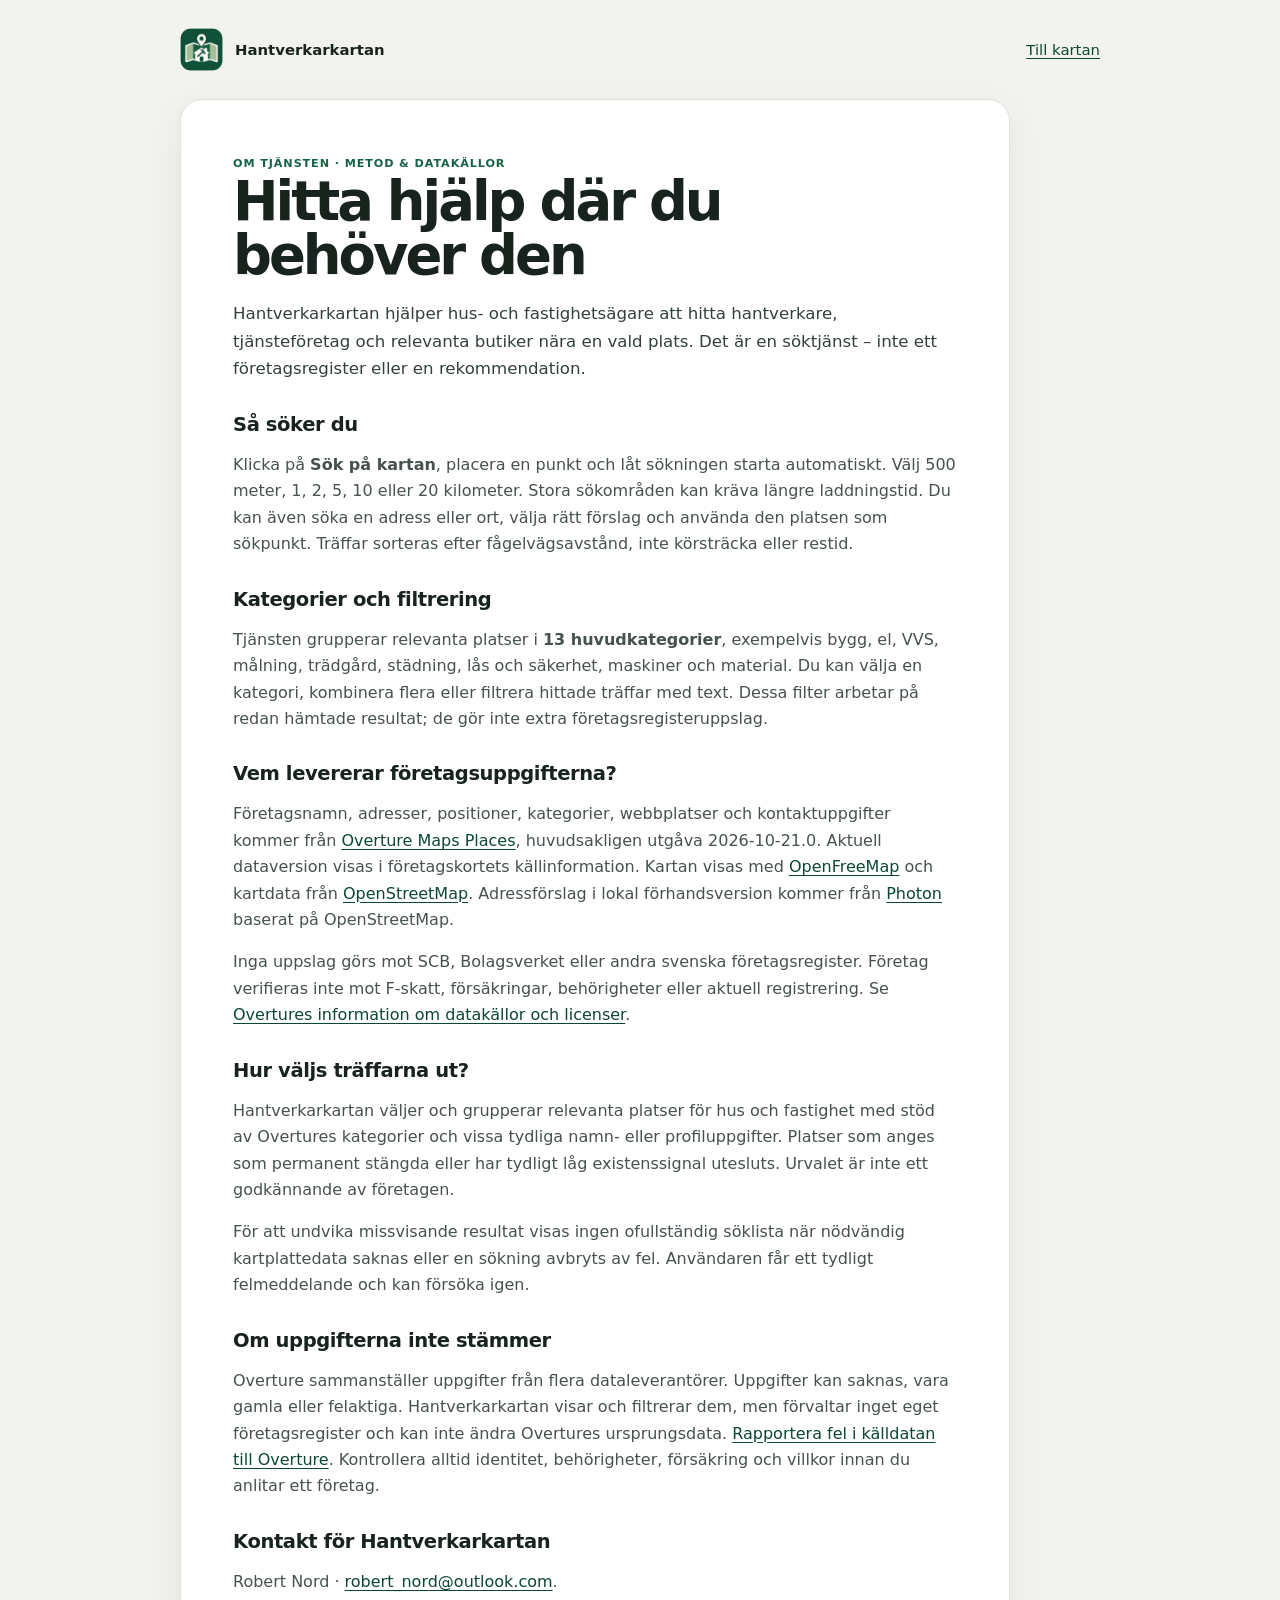
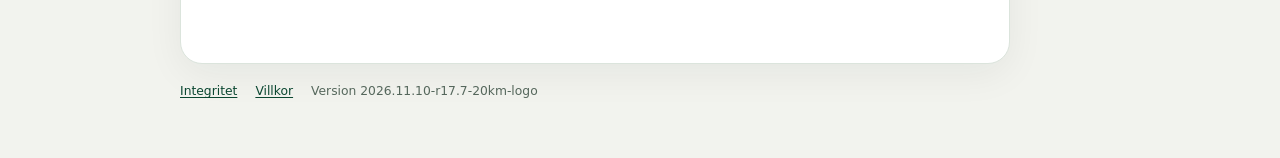
==== about.html @ 407884f0 "Publicera Hantverkarkartan r17.7 som demo" ====
<!doctype html><html lang="sv"><head><meta charset="utf-8"><meta name="viewport" content="width=device-width,initial-scale=1"><meta name="description" content="Så fungerar Hantverkarkartan: urval, kategorier, datakällor och begränsningar."><title>Om tjänsten – Hantverkarkartan</title><link rel="icon" type="image/png" sizes="32x32" href="./assets/favicon-32.png"><link rel="stylesheet" href="./assets/styles.css"></head>
<body class="page"><main class="page-shell"><nav class="page-nav"><a href="./" class="brand"><img class="brand-icon" src="./assets/app-icon-192.png" width="43" height="43" alt=""><span data-app-name>Hantverkarkartan</span></a><a href="./">Till kartan</a></nav>
<article class="page-card"><span class="eyebrow">Om tjänsten · Metod & datakällor</span><h1>Hitta hjälp där du behöver den</h1>
<p class="lead">Hantverkarkartan hjälper hus- och fastighetsägare att hitta hantverkare, tjänsteföretag och relevanta butiker nära en vald plats. Det är en söktjänst – inte ett företagsregister eller en rekommendation.</p>
<h2>Så söker du</h2><p>Klicka på <strong>Sök på kartan</strong>, placera en punkt och låt sökningen starta automatiskt. Välj 500 meter, 1, 2, 5, 10 eller 20 kilometer. Stora sökområden kan kräva längre laddningstid. Du kan även söka en adress eller ort, välja rätt förslag och använda den platsen som sökpunkt. Träffar sorteras efter fågelvägsavstånd, inte körsträcka eller restid.</p>
<h2>Kategorier och filtrering</h2><p>Tjänsten grupperar relevanta platser i <strong>13 huvudkategorier</strong>, exempelvis bygg, el, VVS, målning, trädgård, städning, lås och säkerhet, maskiner och material. Du kan välja en kategori, kombinera flera eller filtrera hittade träffar med text. Dessa filter arbetar på redan hämtade resultat; de gör inte extra företagsregisteruppslag.</p>
<h2>Vem levererar företagsuppgifterna?</h2><p>Företagsnamn, adresser, positioner, kategorier, webbplatser och kontaktuppgifter kommer från <a href="https://docs.overturemaps.org/guides/places/">Overture Maps Places</a>, huvudsakligen utgåva <span data-release></span>. Aktuell dataversion visas i företagskortets källinformation. Kartan visas med <a href="https://openfreemap.org/">OpenFreeMap</a> och kartdata från <a href="https://www.openstreetmap.org/copyright">OpenStreetMap</a>. Adressförslag i lokal förhandsversion kommer från <a href="https://github.com/komoot/photon">Photon</a> baserat på OpenStreetMap.</p>
<p>Inga uppslag görs mot SCB, Bolagsverket eller andra svenska företagsregister. Företag verifieras inte mot F-skatt, försäkringar, behörigheter eller aktuell registrering. Se <a href="https://docs.overturemaps.org/attribution/">Overtures information om datakällor och licenser</a>.</p>
<h2>Hur väljs träffarna ut?</h2><p>Hantverkarkartan väljer och grupperar relevanta platser för hus och fastighet med stöd av Overtures kategorier och vissa tydliga namn- eller profiluppgifter. Platser som anges som permanent stängda eller har tydligt låg existenssignal utesluts. Urvalet är inte ett godkännande av företagen.</p>
<p>För att undvika missvisande resultat visas ingen ofullständig söklista när nödvändig kartplattedata saknas eller en sökning avbryts av fel. Användaren får ett tydligt felmeddelande och kan försöka igen.</p>
<h2>Om uppgifterna inte stämmer</h2><p>Overture sammanställer uppgifter från flera dataleverantörer. Uppgifter kan saknas, vara gamla eller felaktiga. Hantverkarkartan visar och filtrerar dem, men förvaltar inget eget företagsregister och kan inte ändra Overtures ursprungsdata. <a href="https://docs.overturemaps.org/support/">Rapportera fel i källdatan till Overture</a>. Kontrollera alltid identitet, behörigheter, försäkring och villkor innan du anlitar ett företag. </p>
<h2>Kontakt för Hantverkarkartan</h2><p>Robert Nord · <a href="mailto:robert_nord@outlook.com">robert_nord@outlook.com</a>.</p>
</article><footer class="page-foot"><a href="./privacy.html">Integritet</a><a href="./terms.html">Villkor</a><span>Version <span data-version></span></span></footer></main><script type="module" src="./assets/legal.js"></script></body></html>
---- assets/styles.css ----
:root {
  color-scheme: light;
  --bg: #f5f5ef;
  --paper: rgba(255,255,252,.96);
  --ink: #17201b;
  --muted: #66706a;
  --line: #d9ddd7;
  --brand: #1d5c45;
  --brand-dark: #133d2f;
  --accent: #e8f1ec;
  --shadow: 0 18px 50px rgba(22,32,27,.15);
  --radius: 18px;
  font-family: Inter, ui-sans-serif, system-ui, -apple-system, BlinkMacSystemFont, "Segoe UI", sans-serif;
}
* { box-sizing: border-box; }
html, body { margin: 0; min-height: 100%; background: var(--bg); color: var(--ink); }
body { overflow: hidden; }
a { color: var(--brand-dark); text-underline-offset: .18em; }
button, input { font: inherit; }
button { cursor: pointer; }
.skip-link { position: fixed; z-index: 9999; top: 8px; left: 8px; padding: 10px 14px; background: #fff; transform: translateY(-160%); border-radius: 8px; }
.skip-link:focus { transform: translateY(0); }
.app-shell { height: 100dvh; display: grid; grid-template-columns: minmax(310px, 380px) 1fr; }
.sidebar { z-index: 5; min-width: 0; display: flex; flex-direction: column; background: var(--paper); border-right: 1px solid var(--line); box-shadow: 10px 0 34px rgba(22,32,27,.08); transition: width .2s ease, transform .2s ease; }
.brand-row { min-height: 72px; display: flex; gap: 14px; align-items: center; justify-content: space-between; padding: 13px 16px 12px 18px; border-bottom: 1px solid var(--line); }
.brand { display: flex; align-items: center; gap: 10px; color: inherit; text-decoration: none; min-width: 0; }
.brand strong, .brand small { display: block; }
.brand strong { font-size: 1.02rem; letter-spacing: -.02em; }
.brand small { color: var(--muted); font-size: .74rem; margin-top: 1px; }
.brand-mark { width: 40px; height: 40px; display: grid; place-items: center; border-radius: 12px; background: var(--brand); color: white; font-size: .8rem; font-weight: 800; letter-spacing: .04em; box-shadow: 0 7px 18px rgba(29,92,69,.18); }
.icon-button { width: 38px; height: 38px; border: 1px solid var(--line); background: white; color: var(--ink); border-radius: 11px; font-size: 1.35rem; line-height: 1; }
.panel-content { min-height: 0; display: flex; flex-direction: column; overflow: hidden; padding: 18px; gap: 18px; }
.intro h1 { margin: 0 0 7px; font-size: clamp(1.28rem, 2vw, 1.65rem); letter-spacing: -.035em; line-height: 1.1; }
.intro p { margin: 0; color: var(--muted); font-size: .91rem; line-height: 1.45; }
.search-box label { display: block; font-size: .77rem; font-weight: 750; margin-bottom: 7px; }
.search-input-wrap { position: relative; }
.search-input-wrap input { width: 100%; height: 46px; border: 1px solid #cbd2cc; background: #fff; border-radius: 12px; padding: 0 40px 0 13px; color: var(--ink); outline: none; }
.search-input-wrap input:focus { border-color: var(--brand); box-shadow: 0 0 0 3px rgba(29,92,69,.12); }
.search-input-wrap button { position: absolute; right: 5px; top: 5px; width: 36px; height: 36px; border: 0; border-radius: 9px; background: transparent; font-size: 1.2rem; color: var(--muted); }
.field-help { color: var(--muted); font-size: .72rem; line-height: 1.35; margin: 6px 2px 0; }
.section-title-row { display: flex; align-items: center; justify-content: space-between; gap: 10px; margin-bottom: 9px; }
.section-title-row h2 { margin: 0; font-size: .82rem; text-transform: uppercase; letter-spacing: .07em; }
.text-button { appearance: none; border: 0; background: transparent; padding: 3px; color: var(--brand-dark); font-weight: 650; font-size: .76rem; }
.category-list { display: grid; grid-template-columns: 1fr 1fr; gap: 7px; }
.category-chip { min-width: 0; display: flex; align-items: center; gap: 7px; padding: 8px 9px; border: 1px solid var(--line); border-radius: 11px; background: #fff; font-size: .76rem; line-height: 1.15; cursor: pointer; user-select: none; }
.category-chip:has(input:focus-visible) { outline: 3px solid rgba(29,92,69,.18); }
.category-chip:has(input:not(:checked)) { opacity: .48; background: #f7f7f4; }
.category-chip input { position: absolute; opacity: 0; pointer-events: none; }
.category-dot, .result-symbol { flex: 0 0 auto; width: 28px; height: 28px; display: grid; place-items: center; border-radius: 50%; background: var(--cat); color: #fff; font-size: .62rem; font-weight: 850; letter-spacing: -.02em; box-shadow: inset 0 0 0 1px rgba(255,255,255,.45); }
.results-section { min-height: 170px; max-height: min(40dvh, 460px); display: flex; flex: 1 1 260px; flex-direction: column; overflow: hidden; }
.count-badge { min-width: 28px; padding: 2px 7px; text-align: center; border-radius: 999px; background: var(--accent); color: var(--brand-dark); font-size: .72rem; font-weight: 800; }
.results { list-style: none; padding: 0 5px 8px 0; margin: 0; display: flex; flex: 1 1 auto; min-height: 0; flex-direction: column; gap: 6px; overflow-y: scroll; overscroll-behavior: contain; scrollbar-gutter: stable; scrollbar-width: thin; scrollbar-color: #aeb8b1 transparent; }
.results::-webkit-scrollbar { width: 9px; }
.results::-webkit-scrollbar-thumb { background: #b7c0ba; border: 2px solid transparent; border-radius: 999px; background-clip: padding-box; }
.results::-webkit-scrollbar-track { background: transparent; }
.result-card { width: 100%; display: flex; gap: 10px; align-items: center; text-align: left; border: 1px solid transparent; background: transparent; border-radius: 12px; padding: 8px 7px; color: inherit; }
.result-card:hover, .result-card:focus-visible { background: #fff; border-color: var(--line); outline: none; }
.result-copy { min-width: 0; display: block; }
.result-copy strong { display: block; font-size: .84rem; overflow: hidden; text-overflow: ellipsis; white-space: nowrap; }
.result-copy small { display: block; color: var(--muted); font-size: .7rem; margin-top: 2px; overflow: hidden; text-overflow: ellipsis; white-space: nowrap; }
.empty { padding: 15px; border: 1px dashed #cdd4ce; border-radius: 12px; color: var(--muted); font-size: .78rem; line-height: 1.45; }
.sidebar-footer { display: flex; flex-wrap: wrap; gap: 9px 13px; border-top: 1px solid var(--line); padding-top: 12px; font-size: .72rem; color: var(--muted); }
.sidebar-footer a { color: var(--muted); }
.map-wrap { position: relative; min-width: 0; }
#map { position: absolute; inset: 0; }
.map-status { position: absolute; z-index: 3; top: 14px; left: 14px; max-width: min(520px, calc(100% - 100px)); padding: 8px 11px; background: rgba(255,255,252,.92); border: 1px solid rgba(203,210,204,.8); backdrop-filter: blur(8px); border-radius: 10px; font-size: .74rem; box-shadow: 0 6px 20px rgba(22,32,27,.1); }
.map-status[data-kind="ok"] { border-color: #b7d5c5; }
.map-status[data-kind="error"] { border-color: #e0aaa8; background: rgba(255,245,244,.96); }
.map-note { position: absolute; z-index: 2; left: 12px; bottom: 12px; padding: 5px 8px; border-radius: 7px; background: rgba(255,255,252,.88); color: #48524c; font-size: .62rem; pointer-events: none; }
.maplibregl-popup-content { padding: 0 !important; overflow: hidden; border-radius: 15px !important; box-shadow: var(--shadow) !important; }
.maplibregl-popup-close-button { z-index: 2; width: 34px; height: 34px; font-size: 20px; color: #59625d; }
.popup-card { padding: 17px 18px 15px; color: var(--ink); font-size: .78rem; }
.popup-kicker { padding-right: 28px; color: var(--brand); text-transform: uppercase; letter-spacing: .07em; font-size: .65rem; font-weight: 800; }
.popup-card h2 { margin: 4px 28px 7px 0; font-size: 1.12rem; line-height: 1.12; letter-spacing: -.02em; }
.popup-card p { margin: 7px 0; line-height: 1.4; color: #4c5751; }
.popup-card .status-line { padding: 8px 9px; border-radius: 9px; background: #f3f5f2; font-size: .72rem; }
.popup-actions { margin: 11px 0 8px; }
.popup-actions a { display: inline-flex; min-height: 38px; align-items: center; padding: 0 12px; border-radius: 9px; background: var(--brand); color: #fff; text-decoration: none; font-weight: 750; }
.popup-card details { border-top: 1px solid var(--line); border-bottom: 1px solid var(--line); padding: 8px 0; margin-top: 9px; }
.popup-card summary { cursor: pointer; font-weight: 700; }
.popup-links { display: flex; flex-wrap: wrap; gap: 9px 12px; margin-top: 10px; font-size: .7rem; }
.about-dialog { width: min(620px, calc(100% - 26px)); border: 0; border-radius: 20px; padding: 22px; color: var(--ink); box-shadow: 0 30px 100px rgba(0,0,0,.3); }
.about-dialog::backdrop { background: rgba(10,20,15,.46); backdrop-filter: blur(2px); }
.dialog-head { display: flex; align-items: start; justify-content: space-between; gap: 12px; }
.dialog-head h2 { margin: 2px 0 8px; font-size: 1.55rem; letter-spacing: -.04em; }
.eyebrow { color: var(--brand); font-size: .7rem; font-weight: 800; text-transform: uppercase; letter-spacing: .08em; }
.about-dialog p { color: #455049; line-height: 1.52; font-size: .9rem; }
.dialog-links { display: flex; flex-wrap: wrap; gap: 10px 14px; border-top: 1px solid var(--line); padding-top: 13px; margin-top: 16px; font-size: .8rem; }
.about-dialog > small { display: block; margin-top: 15px; color: var(--muted); }

/* Static legal/about pages */
body.page { overflow: auto; background: #f2f3ee; }
.page-shell { width: min(920px, calc(100% - 32px)); margin: 0 auto; padding: 28px 0 60px; }
.page-nav { display: flex; align-items: center; justify-content: space-between; gap: 16px; margin-bottom: 28px; }
.page-nav .brand-mark { display: inline-grid; margin-right: 8px; }
.page-card { background: #fff; border: 1px solid var(--line); border-radius: 22px; box-shadow: 0 10px 38px rgba(22,32,27,.06); padding: clamp(22px, 5vw, 52px); }
.page-card h1 { margin: 4px 0 10px; font-size: clamp(2rem, 5vw, 3.4rem); line-height: 1; letter-spacing: -.055em; }
.page-card h2 { margin-top: 30px; font-size: 1.15rem; letter-spacing: -.02em; }
.page-card p, .page-card li { color: #47524c; line-height: 1.6; }
.page-card .lead { font-size: 1.04rem; color: #33413a; }
.page-card .notice { padding: 13px 15px; background: #f5f7f4; border: 1px solid var(--line); border-radius: 12px; }
.page-card table { width: 100%; border-collapse: collapse; font-size: .84rem; }
.page-card th, .page-card td { padding: 10px 8px; border-bottom: 1px solid var(--line); text-align: left; vertical-align: top; }
.page-foot { display: flex; gap: 12px 18px; flex-wrap: wrap; margin-top: 20px; color: var(--muted); font-size: .77rem; }

@media (max-width: 760px) {
  .app-shell { display: block; }
  .map-wrap { height: 100dvh; }
  .sidebar { position: fixed; z-index: 10; left: 10px; right: 10px; bottom: 10px; width: auto; max-height: min(62dvh, 590px); border: 1px solid var(--line); border-radius: 18px; box-shadow: var(--shadow); overflow: hidden; }
  .sidebar .brand-row { min-height: 58px; padding: 8px 10px 8px 12px; }
  .sidebar .brand-mark { width: 34px; height: 34px; }
  .panel-toggle { transform: rotate(-90deg); }
  .sidebar.is-collapsed { transform: translateY(calc(100% - 58px)); }
  .sidebar.is-collapsed .panel-toggle { transform: rotate(90deg); }
  .panel-content { padding: 14px; gap: 14px; overflow-y: auto; }
  .category-list { grid-template-columns: 1fr 1fr; }
  .results-section { min-height: 160px; max-height: 260px; flex: 0 0 auto; }
  .results { max-height: 220px; }
  .map-status { top: 10px; left: 10px; max-width: calc(100% - 112px); }
  .map-note { display: none; }
}
@media (max-width: 400px) {
  .category-list { grid-template-columns: 1fr; }
}
@media (prefers-reduced-motion: reduce) {
  *, *::before, *::after { scroll-behavior: auto !important; transition: none !important; animation: none !important; }
}

/* Point + radius search */
.radius-search { padding: 12px; border: 1px solid #d4ddd6; border-radius: 14px; background: #f7faf7; }
.radius-search .section-title-row { margin-bottom: 8px; }
.radius-control-row { display: grid; grid-template-columns: minmax(0,1fr) 96px; gap: 8px; align-items: end; }
.primary-button { min-height: 42px; border: 1px solid var(--brand); border-radius: 11px; padding: 0 12px; background: var(--brand); color: #fff; font-weight: 760; cursor: pointer; }
.primary-button:hover, .primary-button:focus-visible { background: var(--brand-dark); outline: none; box-shadow: 0 0 0 3px rgba(29,92,69,.14); }
.primary-button.is-active { background: #fff; color: var(--brand-dark); border-style: dashed; }
.radius-select-label { display: grid; gap: 4px; color: var(--muted); font-size: .66rem; font-weight: 750; }
.radius-select-label select { height: 42px; width: 100%; border: 1px solid #cbd2cc; border-radius: 11px; background: #fff; color: var(--ink); padding: 0 8px; font: inherit; font-size: .76rem; outline: none; }
.radius-select-label select:focus { border-color: var(--brand); box-shadow: 0 0 0 3px rgba(29,92,69,.12); }
.radius-meta-row { display: flex; gap: 8px; align-items: start; justify-content: space-between; margin-top: 2px; }
.radius-meta-row .field-help { flex: 1; margin-top: 7px; }
.radius-meta-row .text-button { flex: 0 0 auto; margin-top: 4px; white-space: nowrap; }
.danger-text { color: #8f2f2f; }
.loading-row { position: relative; padding-left: 32px; }
.loading-row::before { content: ''; position: absolute; left: 12px; top: 50%; width: 11px; height: 11px; margin-top: -6px; border: 2px solid #c6d0c8; border-top-color: var(--brand); border-radius: 50%; animation: hk-spin .8s linear infinite; }
@keyframes hk-spin { to { transform: rotate(360deg); } }

@media (max-width: 400px) {
  .radius-control-row { grid-template-columns: 1fr 88px; }
}

/* Kortare desktopfönster: behåll resultatscrollen men tillåt även panelen att
   rulla så att sökkontroller och juridiska länkar aldrig klipps bort. */
@media (min-width: 761px) and (max-height: 820px) {
  .panel-content { overflow-y: auto; }
  .results-section { flex: 0 0 auto; min-height: 150px; max-height: 300px; }
  .results { max-height: 255px; }
}

/* r9: tydlig separat scroll för sökresultaten. */
.results { scrollbar-gutter: stable; }
.results::-webkit-scrollbar { width: 11px; }
.results::-webkit-scrollbar-track { background: rgba(29, 92, 69, .055); border-radius: 999px; }
.results::-webkit-scrollbar-thumb { background: rgba(61, 83, 72, .45); border: 2px solid transparent; border-radius: 999px; background-clip: padding-box; }
.results::-webkit-scrollbar-thumb:hover { background: rgba(29, 92, 69, .68); background-clip: padding-box; }

/* r10: stora tätortsresultat behöver inte layoutas/målas utanför scrollens viewport. */
.results > li {
  content-visibility: auto;
  contain-intrinsic-size: 58px;
}

/* r15: official company enrichment + diagnostics */
.official-company-line { border-left: 3px solid #1d5c45; padding-left: 10px; }
.live-company-status { margin: 8px 0 12px; padding: 8px 10px; border-radius: 8px; background: #eef7f2; color: #244b3d; font-size: .82rem; line-height: 1.4; }
.diagnostic-grid { display: grid; gap: 18px; }
.diagnostic-grid section { border: 1px solid #dce3de; border-radius: 12px; padding: 16px; }
.diagnostic-grid input { width: min(360px,100%); display:block; margin: 8px 0; padding:10px 12px; border:1px solid #cfd9d2; border-radius:9px; }
.diagnostic-grid pre { white-space: pre-wrap; overflow-wrap:anywhere; background:#f5f7f5; padding:12px; border-radius:9px; max-height:360px; overflow:auto; }

/* r16.11 – enkel förstahandsvy. Avancerade verktyg kan alltid öppnas vid behov. */
[hidden] { display: none !important; }
.sidebar .panel-content { gap: 13px; }
.intro h1 { font-size: 1.4rem; }
.intro p { font-size: .83rem; }
.radius-search { padding: 16px; border-color: #b5cabc; background: #f0f7f2; }
.radius-control-row { grid-template-columns: minmax(0,1fr) 104px; }
.primary-button { min-height: 48px; font-size: .96rem; }
.primary-button:disabled { opacity: .5; cursor: wait; }
.radius-select-label select { height: 48px; }
.radius-meta-row { align-items: center; margin-top: 6px; }
.radius-meta-row .text-button { margin-top: 0; min-height: 30px; text-align: left; }
.search-box .field-help { font-size: .66rem; }
.subtle-inline { text-transform: none; letter-spacing: normal; font-size: .7rem; font-weight: 500; color: var(--muted); }
.filters { border-bottom: 1px solid var(--line); padding-bottom: 7px; }
.filters .category-list { margin-top: 10px; }
.filters #toggle-all { margin-top: 8px; }
.advanced-tools > summary { cursor: pointer; font-size: .73rem; color: var(--brand-dark); font-weight: 650; }
.advanced-tools[open] { border: 1px solid var(--line); border-radius: 12px; padding: 10px 12px; background: #fff; }
.advanced-tools > p { margin-top: 10px; }
.results-section { flex: 1 1 290px; max-height: none; }
.sidebar-footer { padding-top: 9px; font-size: .67rem; }
@media (max-width: 760px) {
  .panel-content { gap: 12px; }
  .radius-search { padding: 12px; }
  .radius-meta-row .text-button { min-height: 36px; }
  .results-section { max-height: 270px; min-height: 155px; }
}



/* r17: service-first Overture UX. Simple controls, spacious results and quiet copy. */
:root { --bg: #f7f8f3; --paper: #ffffff; --line:#e3e8e0; --muted:#64746b; --brand:#176346; --brand-dark:#124a35; --accent:#e7f3eb; --shadow:0 16px 48px rgba(22,44,31,.12); }
.app-shell { grid-template-columns: minmax(345px, 375px) minmax(0,1fr); }
.sidebar { background:#fff; }
.brand-row { min-height:68px; padding-inline:20px; }
.brand-mark { border-radius:14px; width:43px; height:43px; background:linear-gradient(145deg,#237d55,#155a40); box-shadow:none; }
.brand strong { font-size:1.075rem; letter-spacing:-.035em; }
.brand small { font-size:.74rem; }
.panel-content { padding:18px 20px 16px; gap:15px; }
.intro h1 { font-size:1.52rem; letter-spacing:-.045em; line-height:1.1; }
.intro p { font-size:.83rem; line-height:1.5; }
.radius-search { padding:16px; background:#f2f8f3; border:1px solid #cfe4d6; border-radius:16px; }
.radius-search .section-title-row h2 { font-size:.76rem; color:#2c563e; }
.primary-button { background:#176346; border-color:#176346; border-radius:11px; font-size:.91rem; min-height:46px; box-shadow:0 4px 10px rgba(23,99,70,.14); }
.primary-button:disabled { opacity:.55; box-shadow:none; }
.radius-select-label select { height:46px; font-size:.79rem; border-radius:10px; }
.radius-meta-row { gap:8px; }
.radius-meta-row .text-button { font-size:.72rem; }
.radius-search .field-help { font-size:.7rem; }
.quick-filters h2,.filters h2,.search-box label { font-size:.75rem; letter-spacing:.025em; text-transform:none; }
.quick-filter-list { display:flex; flex-wrap:wrap; gap:7px; }
.quick-chip { background:#fff; border:1px solid #d9e1da; color:#405247; border-radius:999px; padding:8px 13px; min-height:35px; font-size:.78rem; font-weight:690; transition: background .12s,border .12s,color .12s; }
.quick-chip:hover { background:#f2f8f4; }
.quick-chip.is-selected { background:#176346; color:white; border-color:#176346; }
.quick-chip:focus-visible { outline:3px solid #afd8bf; outline-offset:2px; }
.search-box { margin-top:0; }
.search-box label { margin-bottom:7px; }
.search-input-wrap input { height:44px; border-color:#d5ded6; }
.filters { border:0; padding:0; }
.filters .section-title-row { margin:0; }
.filters #filters-title { color:#45574a; }
.filters #category-toggle { font-size:.73rem; }
.results-section { min-height:175px; flex:1 1 250px; }
.result-title-row { margin-bottom:2px; }
.result-title-row h2 { font-size:.94rem; letter-spacing:-.015em; text-transform:none; }
.results-subtitle { margin:0 0 7px; color:var(--muted); font-size:.72rem; }
.results { gap:8px; padding-right:7px; }
.result-card { background:#fff; border-color:#e7ebe6; border-radius:13px; padding:12px 10px; min-height:66px; transition:background .15s,box-shadow .15s; }
.result-card:hover,.result-card:focus-visible { border-color:#b7d6c0; background:#f6fbf7; box-shadow:0 3px 12px rgba(21,60,36,.05); }
.result-symbol { width:33px; height:33px; font-size:.67rem; box-shadow:none; }
.result-copy { flex:1; }
.result-copy strong { font-size:.89rem; letter-spacing:-.01em; }
.result-copy small { color:#52655a; line-height:1.25; margin-top:4px; }
.result-copy .result-address { color:#79867c; }
.result-chevron { font-size:1.45rem; color:#9caaa0; align-self:center; padding:0 4px; }
.count-badge { background:#e5f4e9; color:#135c3e; min-width:34px; padding:4px 9px; }
.empty { font-size:.82rem; background:#f9faf7; padding:17px; }
.sidebar-footer { margin-top:auto; gap:8px 12px; }
.sidebar-footer .text-button { padding:0; font-size:inherit; }
.map-status { top:16px; left:16px; border:1px solid rgba(211,225,212,.86); padding:10px 13px; border-radius:11px; font-size:.75rem; }
.map-status[data-kind="ok"] { color:#155b40; background:rgba(245,252,247,.96); }
.popup-card { padding:19px; max-width:350px; }
.popup-kicker { font-size:.69rem; letter-spacing:.05em; }
.popup-card h2 { font-size:1.3rem; margin:7px 26px 10px 0; }
.popup-address { font-size:.83rem; }
.popup-distance { display:inline-block; padding:5px 9px; border-radius:30px; background:#f0f4f0; color:#365645; font-size:.76rem; font-weight:720; }
.popup-actions { margin:18px 0 8px; }
.popup-actions a { display:flex; justify-content:center; min-height:44px; background:#176346; width:100%; font-size:.84rem; }
.popup-no-site { display:block; padding:10px; border-radius:10px; background:#f4f6f3; color:#64746b; font-size:.75rem; text-align:center; }
.popup-hint { font-size:.72rem!important; color:#68776c!important; margin-top:13px!important; }
.popup-card details { margin-top:13px; border-bottom:0; }
.popup-card summary { color:#345b43; font-size:.76rem; }
.popup-card details p { font-size:.72rem; }
@media (max-width:760px) {
 .app-shell { display:block; }
 .sidebar { bottom:max(8px,env(safe-area-inset-bottom)); left:8px; right:8px; max-height:min(72dvh,690px); border-radius:17px; }
 .panel-content { padding:14px; gap:12px; }
 .intro h1 { font-size:1.36rem; }
 .radius-search { padding:12px; }
 .results-section { max-height:32dvh; min-height:170px; }
 .result-card { min-height:60px; }
 .map-status { top:9px; left:9px; right:70px; max-width:none; }
}

/* Keep the entire desktop panel within the available viewport. */
@media (min-width:761px) {
 .app-shell {grid-template-rows:minmax(0,1fr);}
 .sidebar {height:100%;min-height:0;overflow:hidden;}
 .panel-content {min-height:0;overflow-y:auto;flex:1 1 0;}
}
@media (max-width:760px) {
 .sidebar.has-results .intro {display:none;}
 .sidebar.has-results .radius-search .field-help {display:none;}
 .sidebar.has-results .panel-content {gap:10px;}
}

/* r17.1 – en tydlig kartknapp, fler synliga kategorier och informativa företagskort. */
.radius-search .radius-select-label { max-width:125px; margin-bottom:10px; }
.radius-search .radius-select-label select {height:40px;}
.radius-search .main-search-action {display:flex;align-items:center;justify-content:center;gap:10px;width:100%;min-height:58px;font-size:1rem;font-weight:800;letter-spacing:-.015em;}
.main-search-action.is-active {background:#fefbf0;border-color:#a27227;color:#5a431f;box-shadow:0 0 0 3px rgba(167,119,43,.16);}
.radius-search .field-help {font-size:.77rem;line-height:1.45;margin:10px 0 7px;}
.radius-search #clear-radius-search {margin:2px 0 8px;}
.address-lookup {border-top:1px solid #cfe0d2;margin-top:14px;padding-top:13px;}
.address-lookup>label {display:block;font-size:.77rem;font-weight:720;color:#3b5545;margin-bottom:7px;}
.address-search-form {display:flex;gap:6px;}
.address-search-form input {min-width:0;flex:1;width:0;padding:0 11px;border:1px solid #cbd8cf;border-radius:9px;background:#fff;height:38px;font:inherit;font-size:.78rem;}
.address-search-form button {flex:0 0 auto;border:1px solid #aac9b4;border-radius:9px;background:#fff;color:#17553b;padding:0 10px;font-size:.76rem;font-weight:720;}
.address-search-form button:disabled {opacity:.6;cursor:wait;}
.address-note {font-size:.69rem;color:#67776d;line-height:1.45;margin:7px 0 0;}
.address-results {margin-top:8px;display:grid;gap:5px;}
.address-choice {text-align:left;border:1px solid #cbd8cf;background:white;padding:10px;border-radius:9px;color:#254934;font-size:.77rem;line-height:1.35;}
.address-choice:hover,.address-choice:focus-visible {border-color:#176346;background:#eff8f1;}
.quick-filters {border-top:1px solid #e8ece8;padding-top:10px;}
.quick-filter-list {display:grid;grid-template-columns:repeat(2,minmax(0,1fr));gap:6px;}
.quick-chip {min-width:0;min-height:38px;text-align:left;border-radius:10px;padding:8px 10px;font-size:.75rem;line-height:1.25;}
.quick-chip[data-quick-category="all"] {grid-column:1/-1;text-align:center;min-height:35px;}
.popup-card {max-height:min(72dvh,565px);overflow-y:auto;padding:19px 20px;scrollbar-width:thin;}
.popup-card .popup-service {font-size:.85rem;font-weight:700;color:#27553b;margin:4px 0 11px;}
.popup-card .popup-address {display:grid;gap:3px;margin:10px 0;line-height:1.45;}
.popup-card .popup-address strong {font-size:.68rem;text-transform:uppercase;letter-spacing:.07em;color:#68776b;}
.popup-card .popup-status {font-size:.75rem;color:#44614d;background:#f1f7f3;border-radius:9px;padding:9px 10px;line-height:1.4;}
.popup-card .popup-secondary {font-size:.75rem;line-height:1.5;color:#586a5c;}
.popup-card .popup-actions {margin:12px 0 9px;}
.popup-contact {display:grid;gap:5px;margin:10px 0;}
.popup-contact .popup-link-item {font-size:.79rem;font-weight:650;word-break:break-word;display:block;padding:7px 10px;border:1px solid #e0e8df;border-radius:9px;background:#f9fbf8;text-decoration:none;}
.popup-card details {margin-top:13px;padding-top:10px;border-top:1px solid #e4eae2;}
.popup-card details a {display:inline-block;margin:7px 14px 0 0;font-size:.75rem;}
.popup-card details p {line-height:1.45;}
@media (max-width:760px){
  .quick-filter-list {grid-template-columns:repeat(2,minmax(0,1fr));}
  .popup-card {max-height:min(56dvh,470px);}
  .radius-search .main-search-action {min-height:52px;}
}

/* r17.2 – user-supplied logo, stronger information hierarchy and restrained search UX. */
.brand-icon {width:43px;height:43px;object-fit:contain;flex:none;border-radius:11px;}
.page-nav .brand-icon {width:43px;height:43px;margin-right:8px;}
.page-nav .brand {gap:4px;font-weight:620;}
.brand strong {font-size:1.04rem;}
.dialog-wordmark {max-width:100%;height:auto;object-fit:contain;object-position:left;margin:0 0 9px;display:block;}
.dialog-contact {font-size:.81rem!important;background:#f5f8f4;border-radius:10px;padding:10px 12px;}
.main-search-action {text-wrap:balance;}
.address-lookup {margin-top:10px;padding-top:10px;}
.address-lookup > label {font-weight:600!important;font-size:.73rem!important;}
.address-search-form input {height:35px!important;}
.address-search-form button {font-size:.72rem!important;}
.address-note {font-size:.66rem;}
.popup-overview {display:grid;gap:0;border:1px solid #e5ece5;border-radius:11px;overflow:hidden;margin:10px 0;}
.popup-key-info {padding:9px 11px;display:grid;gap:4px;background:#fafcf9;border-bottom:1px solid #e9efe9;}
.popup-key-info:last-child {border-bottom:0;}
.popup-key-info > span {color:#64766a;font-size:.67rem;letter-spacing:.025em;}
.popup-key-info > strong {color:#203d2d;font-size:.8rem;font-weight:660;line-height:1.35;}
.popup-source-line {font-size:.67rem!important;color:#728073!important;border-top:1px solid #e5ece5;padding-top:9px;}
.popup-card .popup-actions {margin:12px 0 8px;}
.popup-card .popup-hint {font-size:.73rem!important;line-height:1.55;}
.popup-card .popup-secondary {margin:10px 0;}
@media (max-width:760px){.brand-icon{width:34px;height:34px}.page-nav .brand-icon{width:39px;height:39px}.popup-key-info{padding:8px 10px;}}


/* r17.3 – accessible information hierarchy, legible controls and fast access to results. */
:root { --brand:#176346; --brand-dark:#0b4731; --ink:#17231c; --muted:#55675c; --line:#dbe4dc; }
body { font-size:16px; }
button, select, input { touch-action:manipulation; }
button:focus-visible, select:focus-visible, input:focus-visible, summary:focus-visible, a:focus-visible { outline:3px solid #76b995; outline-offset:2px; }
.app-shell { grid-template-columns: minmax(370px, 410px) minmax(0,1fr); }
.brand-row { min-height:72px; }
.brand-icon { width:48px; height:48px; }
.brand strong { font-size:1.08rem; }
.brand small { font-size:.78rem; }
.sidebar .panel-content { gap:13px; padding:20px 22px; overflow-y:auto; scrollbar-width:thin; }
.intro h1 { font-size:clamp(1.65rem,2.1vw,1.88rem); line-height:1.1; margin-bottom:8px; }
.intro p { font-size:.9rem; line-height:1.55; }
.radius-search { padding:17px; border-radius:17px; border-color:#bfdac7; background:#f1f8f3; }
.radius-search .section-title-row h2 { font-size:.9rem; letter-spacing:0; text-transform:none; color:#163c2b; }
.search-step { font-size:.72rem; color:#476651; }
.radius-search .radius-select-label { max-width:none; margin:9px 0 11px; gap:6px; font-size:.8rem; color:#385744; }
.radius-search .radius-select-label select { font-size:.94rem; height:44px; width:100%; padding:0 12px; border-color:#aacbb6; }
.radius-search .main-search-action { min-height:58px; font-size:1.08rem; border-radius:12px; }
.radius-search .field-help { font-size:.82rem; line-height:1.48; margin:10px 0 8px; color:#3e5b49; }
.address-lookup { margin-top:14px; padding-top:13px; border-color:#cfdfd1; }
.address-lookup > label { font-size:.83rem!important; margin-bottom:7px; color:#2c5039; }
.address-search-form input { height:42px!important; min-height:42px; font-size:.85rem; }
.address-search-form button { min-height:42px; padding-inline:12px; font-size:.79rem!important; }
.address-note { font-size:.76rem; line-height:1.44; }
.quick-filters { border-top:0; padding-top:3px; }
.quick-filters h2,.filters h2,.search-box label { font-size:.91rem; font-weight:750; letter-spacing:0; }
.quick-filters .section-title-row { margin-bottom:9px; }
.category-count-tag { display:inline-block; margin-left:4px; font-size:.71rem; color:#546e5b; font-weight:600; }
.quick-filters .text-button { font-size:.82rem; text-decoration:underline; min-height:32px; padding:4px 7px; }
.quick-filter-list { display:grid; grid-template-columns:repeat(2,minmax(0,1fr)); gap:7px; }
.quick-chip { white-space:normal; border-radius:11px; min-height:43px; padding:9px 12px; font-size:.82rem; text-align:left; line-height:1.2; }
.quick-chip[data-quick-category="all"] { grid-column:1/-1; text-align:center; min-height:39px; }
.search-box label { margin-bottom:7px; }
.search-input-wrap input { min-height:46px; height:46px; font-size:.9rem; }
.filters #category-toggle { font-size:.83rem; text-decoration:underline; }
.filters #filters-title { font-size:.84rem; }
.results-section { min-height:245px; flex:1 0 290px; max-height:none; overflow:visible; }
.results { overflow-y:visible; flex:none; min-height:0; max-height:none; gap:8px; }
.results-section .result-title-row { margin-bottom:4px; }
.results-section h2 { display:flex; gap:8px; align-items:center; font-size:1.1rem; }
.results-subtitle { font-size:.78rem; margin-bottom:10px; }
.count-badge { min-width:32px; font-size:.82rem; padding:4px 10px; }
.reset-filters { font-size:.78rem; text-decoration:underline; padding:6px; }
.result-card { min-height:75px; gap:12px; padding:12px 13px; border:1px solid #e0e9e1; box-shadow:0 1px 3px rgba(21,58,36,.03); }
.result-symbol { width:39px; height:39px; font-size:.75rem; }
.result-copy strong { font-size:.98rem; white-space:normal; overflow-wrap:anywhere; line-height:1.32; }
.result-copy small { font-size:.79rem; margin-top:5px; line-height:1.35; white-space:normal; }
.result-meta { display:flex!important; gap:8px; align-items:center; flex-wrap:wrap; }
.result-distance { margin-left:auto; font-size:.77rem; font-weight:750; color:#1b6342; white-space:nowrap; }
.result-copy .result-address { color:#687970; }
.result-chevron { color:#496b55; }
.sidebar-footer { gap:11px 16px; padding:17px 0 8px; font-size:.78rem; }
.sidebar-footer .text-button { font-size:.78rem; }
.empty { font-size:.9rem; line-height:1.55; padding:18px; }
.map-status { font-size:.85rem; padding:10px 14px; box-shadow:0 5px 18px rgba(24,55,33,.1); }
.map-instruction { position:absolute; z-index:5; left:50%; top:80px; transform:translateX(-50%); display:grid; justify-items:center; gap:4px; padding:15px 22px; border-radius:15px; background:rgba(255,255,255,.96); border:2px solid #176346; text-align:center; color:#183f2a; box-shadow:0 16px 45px rgba(15,59,31,.23); min-width:min(290px,calc(100% - 25px)); pointer-events:none; }
.map-instruction-dot { font-size:1.2rem; width:30px; height:30px; border-radius:50%; background:#176346; color:white; display:grid; place-items:center; }
.map-instruction strong { font-size:1rem; }
.map-instruction small { font-size:.77rem; color:#52705b; }
.maplibregl-popup { z-index:4; }
.maplibregl-popup-content { border:1px solid #d6e3d8; }
.popup-card { padding:21px; max-height:min(76dvh,650px); font-size:.87rem; }
.popup-kicker { font-size:.76rem; }
.popup-card h2 { font-size:1.38rem; line-height:1.18; margin:6px 28px 12px 0; overflow-wrap:anywhere; }
.popup-key-info { padding:10px 12px; }
.popup-key-info > span { font-size:.74rem; }
.popup-key-info > strong { font-size:.91rem; line-height:1.35; }
.popup-contact .popup-link-item { font-size:.88rem; min-height:40px; }
.popup-actions a { font-size:.91rem; min-height:44px; }
.popup-card .popup-hint { font-size:.8rem!important; }
.popup-source-line { font-size:.77rem!important; line-height:1.5; }
.popup-source-line a { display:inline-block; margin-left:2px; }
.popup-card details summary { font-size:.84rem; min-height:35px; padding-top:6px; }
.popup-card details p { font-size:.79rem; }
.page-card { max-width:830px; }
.page-card p,.page-card li { font-size:1rem; line-height:1.65; }
.page-card h2 { font-size:1.22rem; }
.page-nav { font-size:.93rem; }
@media (max-width:1100px) and (min-width:761px) { .app-shell {grid-template-columns:minmax(350px,375px) minmax(0,1fr);} .sidebar .panel-content {padding:16px;} }
@media (max-width:760px) {
 .app-shell { display:block; }
 .sidebar { left:8px;right:8px;bottom:max(8px,env(safe-area-inset-bottom)); max-height:min(75dvh,720px); }
 .sidebar .brand-row { min-height:60px; }
 .brand-icon { width:38px;height:38px; }
 .sidebar .panel-content { gap:11px; padding:14px 16px; }
 .intro h1 { font-size:1.48rem; }
 .intro p { font-size:.83rem; }
 .radius-search { padding:12px; }
 .radius-search .main-search-action { min-height:52px; }
 .radius-search .field-help {font-size:.79rem;}
 .quick-chip { min-height:42px; font-size:.81rem; }
 .results-section {min-height:190px; flex:0 0 auto; }
 .result-card {min-height:70px;}
 .popup-card {max-height:min(62dvh,490px); padding:17px;}
 .popup-card h2 {font-size:1.2rem;}
 .map-status { top:10px;left:10px;right:60px;max-width:none; font-size:.78rem;}
 .map-instruction {top:60px;}
 .page-card p,.page-card li {font-size:.94rem;}
}
@media (max-width:400px) { .quick-filter-list {grid-template-columns:1fr 1fr;} .quick-chip {font-size:.75rem;padding:8px;} .result-distance{margin-left:0;} }

/* r17.3: never let thousands of city results monopolize the sidebar. */
.more-results { width:100%;margin:10px 0 5px;min-height:44px;padding:10px 13px;border:1px solid #a9cbb7;border-radius:11px;background:#f1f8f3;color:#14543a;font:inherit;font-size:.86rem;font-weight:750;text-align:center; }
.more-results:hover {background:#e4f1e7;}
@media (min-width:761px) { .panel-toggle {display:none;} }

.sidebar.has-results .intro { display:none; }

/* r17.4 – contextual actions remain secondary to the single primary search. */
.map-action-row {display:flex;align-items:center;justify-content:space-between;gap:10px;flex-wrap:wrap;margin-top:8px;}
.map-action-row .text-button {padding:8px 0;font-size:.79rem;text-align:left;min-height:36px;}
.map-action-row .text-button:not(.danger-text) {text-decoration:underline;text-underline-offset:3px;}
@media(max-width:760px) { .map-action-row .text-button {font-size:.81rem;} }

/* r17.5 – keep results visible; never collapse failures into an empty list. */
.sidebar.has-search .intro { display:none; }
.sidebar.has-search .radius-search { order: 0; }
.sidebar.has-search .search-box { order: 1; }
.sidebar.has-search .quick-filters { order: 2; }
.sidebar.has-search .results-section { order: 3; }
.sidebar.has-search .filters { order: 4; }
.sidebar.has-search .sidebar-footer { order: 5; }
.sidebar.has-search .results-section { flex:0 0 auto; min-height:0; overflow:visible; }
.sidebar.has-search .results {overflow:visible; max-height:none; flex:0 0 auto; }
.result-feedback { padding:11px 12px; margin:3px 0 7px; border:1px solid #e4c795; border-radius:10px; background:#fff9eb; color:#65420f; font-size:.85rem; line-height:1.5; }
.retry-results { margin:3px 0 12px; border:1px solid #a6c8b2; color:#13573a; background:#eff7f0; padding:8px 16px; min-height:40px; border-radius:10px; width:100%; font-weight:700; }
.map-status[data-kind="warning"] { background:#fff9eb; color:#694712; border:1px solid #e5d19e; }
@media(max-width:760px){
  .sidebar.has-search {max-height:min(83dvh,760px);}
  .sidebar.has-search .results-section {min-height:0;max-height:none;}
}

.result-diagnostics {font-size:.79rem;color:#536556;padding:4px 1px 10px;line-height:1.48;}
.result-diagnostics summary {cursor:pointer;text-decoration:underline;text-underline-offset:3px;}
.result-diagnostics p {margin:8px 0;}
.result-diagnostics a {color:#145439;text-decoration:underline;}


/* r17.7 – större identitet utan att skymma kartan; håll kollapsad mobilrad synlig. */
@media (min-width: 761px) {
  .sidebar .brand-row { min-height: 94px; padding: 12px 20px; }
  .sidebar .brand-icon { width: 66px; height: 66px; flex: 0 0 66px; object-fit: contain; }
  .sidebar .brand { gap: 13px; }
  .sidebar .brand strong { font-size: 1.12rem; }
  .sidebar .brand small { font-size: .79rem; }
}
@media (max-width: 760px) {
  .sidebar .brand-row { min-height: 74px; padding: 9px 12px; }
  .sidebar .brand-icon { width: 54px; height: 54px; flex: 0 0 54px; object-fit: contain; }
  .sidebar .brand { gap: 8px; }
  .sidebar .brand strong { font-size: 1rem; }
  .sidebar.is-collapsed { transform: translateY(calc(100% - 74px)); }
}
@media (max-width: 370px) {
  .sidebar .brand-icon { width: 48px; height: 48px; flex-basis: 48px; }
  .sidebar .brand strong { font-size: .91rem; }
  .sidebar .brand small { font-size: .68rem; }
}
.radius-scale-note { margin: -5px 0 10px; color: #4d654f; font-size: .79rem; line-height: 1.45; }
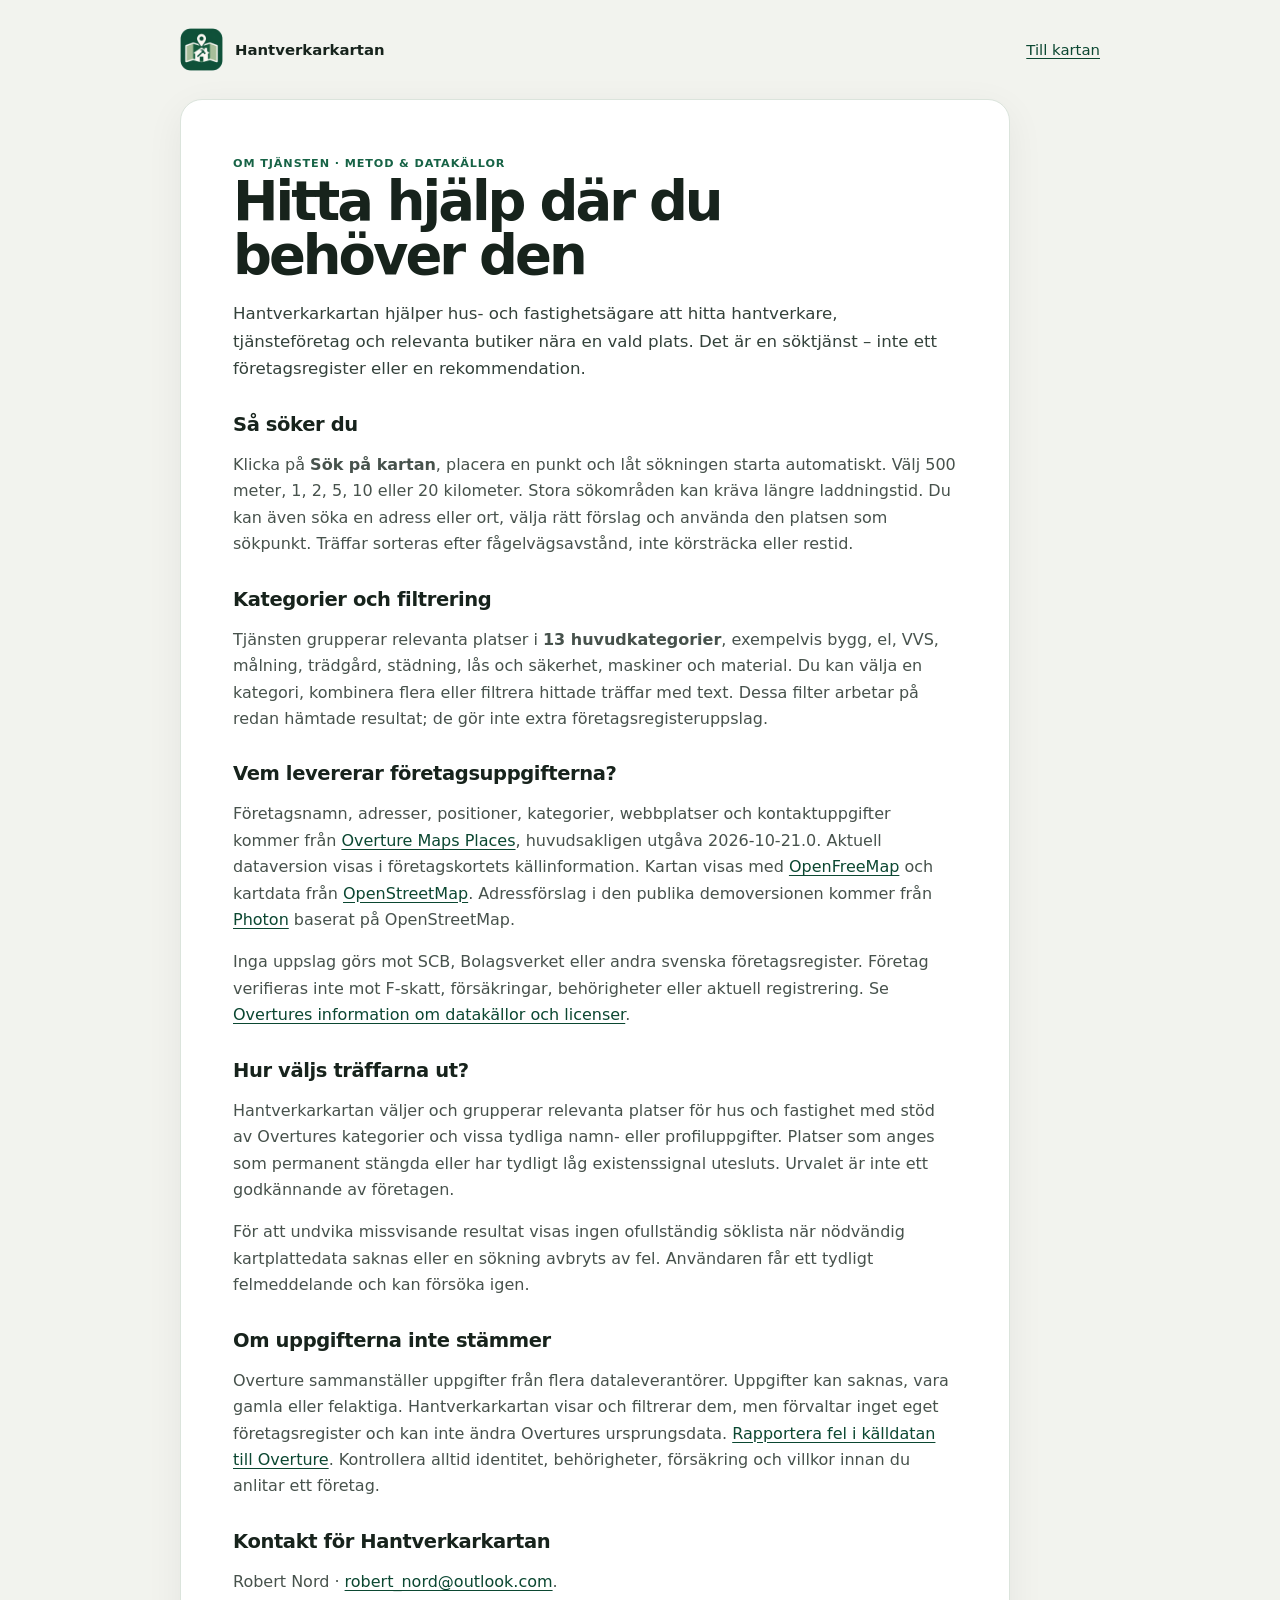
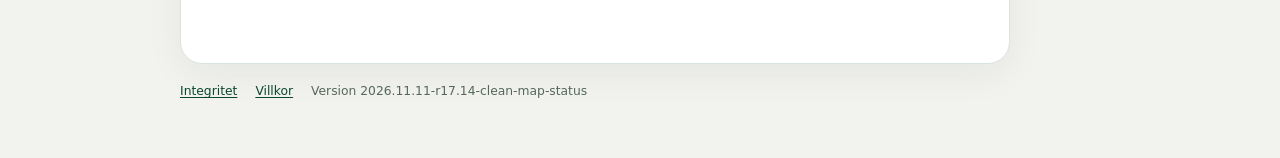
==== commit 8abe77d7: "r17.14: remove duplicate idle map guidance and polish labels" ====
--- a/about.html
+++ b/about.html
@@ -4,7 +4,7 @@
 <p class="lead">Hantverkarkartan hjälper hus- och fastighetsägare att hitta hantverkare, tjänsteföretag och relevanta butiker nära en vald plats. Det är en söktjänst – inte ett företagsregister eller en rekommendation.</p>
 <h2>Så söker du</h2><p>Klicka på <strong>Sök på kartan</strong>, placera en punkt och låt sökningen starta automatiskt. Välj 500 meter, 1, 2, 5, 10 eller 20 kilometer. Stora sökområden kan kräva längre laddningstid. Du kan även söka en adress eller ort, välja rätt förslag och använda den platsen som sökpunkt. Träffar sorteras efter fågelvägsavstånd, inte körsträcka eller restid.</p>
 <h2>Kategorier och filtrering</h2><p>Tjänsten grupperar relevanta platser i <strong>13 huvudkategorier</strong>, exempelvis bygg, el, VVS, målning, trädgård, städning, lås och säkerhet, maskiner och material. Du kan välja en kategori, kombinera flera eller filtrera hittade träffar med text. Dessa filter arbetar på redan hämtade resultat; de gör inte extra företagsregisteruppslag.</p>
-<h2>Vem levererar företagsuppgifterna?</h2><p>Företagsnamn, adresser, positioner, kategorier, webbplatser och kontaktuppgifter kommer från <a href="https://docs.overturemaps.org/guides/places/">Overture Maps Places</a>, huvudsakligen utgåva <span data-release></span>. Aktuell dataversion visas i företagskortets källinformation. Kartan visas med <a href="https://openfreemap.org/">OpenFreeMap</a> och kartdata från <a href="https://www.openstreetmap.org/copyright">OpenStreetMap</a>. Adressförslag i lokal förhandsversion kommer från <a href="https://github.com/komoot/photon">Photon</a> baserat på OpenStreetMap.</p>
+<h2>Vem levererar företagsuppgifterna?</h2><p>Företagsnamn, adresser, positioner, kategorier, webbplatser och kontaktuppgifter kommer från <a href="https://docs.overturemaps.org/guides/places/">Overture Maps Places</a>, huvudsakligen utgåva <span data-release></span>. Aktuell dataversion visas i företagskortets källinformation. Kartan visas med <a href="https://openfreemap.org/">OpenFreeMap</a> och kartdata från <a href="https://www.openstreetmap.org/copyright">OpenStreetMap</a>. Adressförslag i den publika demoversionen kommer från <a href="https://github.com/komoot/photon">Photon</a> baserat på OpenStreetMap.</p>
 <p>Inga uppslag görs mot SCB, Bolagsverket eller andra svenska företagsregister. Företag verifieras inte mot F-skatt, försäkringar, behörigheter eller aktuell registrering. Se <a href="https://docs.overturemaps.org/attribution/">Overtures information om datakällor och licenser</a>.</p>
 <h2>Hur väljs träffarna ut?</h2><p>Hantverkarkartan väljer och grupperar relevanta platser för hus och fastighet med stöd av Overtures kategorier och vissa tydliga namn- eller profiluppgifter. Platser som anges som permanent stängda eller har tydligt låg existenssignal utesluts. Urvalet är inte ett godkännande av företagen.</p>
 <p>För att undvika missvisande resultat visas ingen ofullständig söklista när nödvändig kartplattedata saknas eller en sökning avbryts av fel. Användaren får ett tydligt felmeddelande och kan försöka igen.</p>
--- a/assets/styles.css
+++ b/assets/styles.css
@@ -475,12 +475,12 @@
 
 /* r17.5 – keep results visible; never collapse failures into an empty list. */
 .sidebar.has-search .intro { display:none; }
-.sidebar.has-search .radius-search { order: 0; }
-.sidebar.has-search .search-box { order: 1; }
-.sidebar.has-search .quick-filters { order: 2; }
-.sidebar.has-search .results-section { order: 3; }
-.sidebar.has-search .filters { order: 4; }
-.sidebar.has-search .sidebar-footer { order: 5; }
+
+
+
+
+
+
 .sidebar.has-search .results-section { flex:0 0 auto; min-height:0; overflow:visible; }
 .sidebar.has-search .results {overflow:visible; max-height:none; flex:0 0 auto; }
 .result-feedback { padding:11px 12px; margin:3px 0 7px; border:1px solid #e4c795; border-radius:10px; background:#fff9eb; color:#65420f; font-size:.85rem; line-height:1.5; }
@@ -518,3 +518,247 @@
   .sidebar .brand small { font-size: .68rem; }
 }
 .radius-scale-note { margin: -5px 0 10px; color: #4d654f; font-size: .79rem; line-height: 1.45; }
+
+
+/* r17.8 - mobile-first visual fixes ONLY. Search/fetch/filter logic unchanged. */
+@media (max-width: 760px) {
+  /* Smaller bottom sheet, more of the map visible. */
+  .sidebar {
+    left: 8px; right: 8px;
+    bottom: max(8px, env(safe-area-inset-bottom));
+    max-height: min(62dvh, 540px);
+    border-radius: 16px;
+  }
+  .sidebar.has-search { max-height: min(67dvh, 570px); }
+  .sidebar .brand-row { min-height: 60px; padding: 6px 11px; }
+  .sidebar .brand-icon { width: 42px; height: 42px; flex: 0 0 42px; }
+  .sidebar .brand { gap: 9px; }
+  .sidebar .brand strong { font-size: .94rem; line-height: 1.15; }
+  .sidebar .brand small { font-size: .71rem; }
+  .sidebar .panel-toggle { flex: 0 0 40px; width: 40px; height: 40px; }
+  .sidebar.is-collapsed { transform: translateY(calc(100% - 60px)); }
+  .sidebar .panel-content { padding: 10px 12px 16px; gap: 10px; overscroll-behavior-y: contain; }
+  .intro h1 {font-size: 1.25rem; line-height: 1.17;}
+  .intro p {font-size: .77rem; line-height: 1.35;}
+  .radius-search {padding: 11px; border-radius: 12px;}
+  .radius-search .radius-select-label {margin: 6px 0 8px;}
+  .radius-search .radius-select-label select {height: 42px;}
+  .radius-search .main-search-action {min-height: 46px; font-size: .97rem;}
+  .radius-search .field-help {margin: 7px 0 4px; font-size: .74rem;}
+  .map-action-row {margin-top: 2px;}
+  .map-action-row .text-button {min-height: 34px;}
+  .address-lookup {margin-top: 8px; padding-top: 9px;}
+  .address-lookup > label {margin-bottom: 5px;}
+  .address-search-form input, .address-search-form button {height: 40px!important; min-height: 40px;}
+  .address-note {margin-top: 4px; font-size: .69rem;}
+  .quick-chip {min-height: 40px; padding: 7px 9px;}
+  .search-box label {margin-bottom: 5px;}
+  .search-input-wrap input {min-height: 42px; height: 42px;}
+  .result-card {min-height: 58px; padding: 9px 10px;}
+  .results-section h2 {font-size: .98rem;}
+  .map-status {top: 9px; left: 9px; right: 58px; padding: 7px 10px; font-size: .73rem; max-width: none;}
+  .map-instruction {top: 56px; padding: 9px 12px; min-width: auto; max-width: calc(100vw - 30px);}
+  .map-instruction strong {font-size: .84rem;}
+
+  /* MapLibre's anchored popup was wider than the physical phone viewport.
+     Render as a small screen-bound card, independent of the marker position. */
+  .maplibregl-popup {
+    position: fixed !important;
+    top: auto !important;
+    bottom: calc(77px + env(safe-area-inset-bottom)) !important;
+    left: 10px !important;
+    right: 10px !important;
+    width: auto !important;
+    max-width: none !important;
+    transform: none !important;
+    margin: 0 !important;
+    z-index: 11;
+  }
+  .maplibregl-popup-tip {display: none;}
+  .maplibregl-popup-content {width: 100%; max-width: 100%; border-radius: 14px!important;}
+  .maplibregl-popup-close-button {width: 42px; height: 42px; font-size: 24px; color: #254a36;}
+  .popup-card {
+    padding: 12px 13px 10px;
+    max-width: none;
+    max-height: min(43dvh, 370px);
+    overflow-x: hidden;
+    overflow-y: auto;
+    overscroll-behavior-y: contain;
+    font-size: .77rem;
+  }
+  .popup-kicker {font-size: .65rem; padding-right: 35px;}
+  .popup-card h2 {font-size: 1.05rem; line-height: 1.2; margin: 3px 40px 7px 0;}
+  .popup-overview {margin: 6px 0; border-radius: 9px;}
+  .popup-key-info {padding: 6px 9px; gap: 1px;}
+  .popup-key-info > span {font-size: .66rem; line-height: 1.23;}
+  .popup-key-info > strong {font-size: .79rem; line-height: 1.3; overflow-wrap: anywhere;}
+  .popup-actions {margin: 7px 0 4px!important;}
+  .popup-actions a {min-height: 42px; font-size: .83rem;}
+  .popup-contact {margin: 6px 0; gap: 4px;}
+  .popup-contact .popup-link-item {min-height: 37px; font-size: .78rem; padding: 7px 9px;}
+  .popup-card .popup-hint {font-size: .7rem!important; line-height: 1.38;}
+  .popup-source-line {font-size: .69rem!important;}
+  .popup-card details {margin-top: 6px; padding-top: 5px;}
+  .popup-card details summary {font-size: .77rem;}
+  .about-dialog {max-height: min(82dvh, 650px); overflow-y: auto; padding: 15px;}
+  .dialog-head h2 {font-size: 1.25rem;}
+  .about-dialog p {font-size: .82rem;}
+}
+@media (max-width: 370px) {
+  .sidebar .brand-icon {width: 39px; height: 39px; flex-basis: 39px;}
+  .sidebar .brand strong {font-size: .86rem;}
+  .sidebar .brand small {font-size: .65rem;}
+  .popup-card {max-height: 40dvh;}
+}
+@media (max-height: 650px) and (max-width: 760px) {
+  .sidebar {max-height: 63dvh;}
+  .sidebar.has-search {max-height: 69dvh;}
+  .popup-card {max-height: 38dvh;}
+}
+
+/* r17.9 – real-phone UX: compact card and short search sheet.
+   No changes to search, geodata loading or desktop behaviors. */
+.address-lookup-summary,.popup-mobile-head,.popup-mobile-summary,.popup-more-toggle { display:none; }
+.popup-scroll { display:contents; }
+@media (max-width:760px) {
+  /* Keep the primary action visible with less reading and scrolling. */
+  .sidebar { max-height:min(48dvh,410px); }
+  .sidebar.has-search { max-height:min(53dvh,460px); }
+  .sidebar .brand-row { min-height:56px; }
+  .sidebar.is-collapsed {transform:translateY(calc(100% - 56px));}
+  .sidebar .panel-content { gap:8px; padding:10px 12px 12px; }
+  .sidebar:not(.has-search) .intro { display:none; }
+  .radius-search {padding:10px 12px;}
+  .radius-search .section-title-row {margin-bottom:4px;}
+  .radius-search .main-search-action {min-height:46px;}
+  .radius-search .field-help { display:none; }
+  .radius-search .radius-select-label {margin:5px 0 7px;}
+  .radius-search .radius-select-label select {min-height:42px;}
+  .radius-search .map-action-row {margin-top:4px;}
+  .address-lookup {margin-top:7px;padding-top:8px;}
+  .address-lookup-summary {display:block;list-style:none;cursor:pointer;color:#175c41;font-size:.81rem;font-weight:700;min-height:37px;padding:9px 0 5px;}
+  .address-lookup-summary::-webkit-details-marker { display:none; }
+  .address-lookup-summary::after {content:'⌄';float:right;font-size:1rem;}
+  .address-lookup[open] .address-lookup-summary::after {content:'⌃';}
+  .address-lookup > label {margin-top:7px;}
+  .address-lookup:not([open]) {padding-bottom:0;}
+  /* Filters must remain ABOVE the results on mobile as well as desktop. */
+
+
+
+
+  /* The result list is a scrollable area within the one compact panel. */
+  .sidebar.has-search .results-section {max-height:none;min-height:0;}
+  .sidebar.has-search .results > li {contain-intrinsic-size:65px;}
+  .result-card {padding:9px;min-height:62px;}
+  .result-copy strong {font-size:.83rem;}
+  .map-instruction {top:54px;}
+  /* A real DOM overlay is used for mobile cards; never behind the map or dock. */
+  .mobile-company-overlay {position:fixed; z-index:60; left:8px;right:8px;bottom:calc(72px + env(safe-area-inset-bottom));max-width:none;border:1px solid #d6e3d8;border-radius:16px;background:#fff;box-shadow:0 14px 45px rgba(12,35,22,.22);overflow:hidden;}
+  .mobile-company-overlay .popup-card {display:flex;flex-direction:column;max-width:none;max-height:min(50dvh,420px);padding:13px 14px 12px;overflow:hidden;}
+  .mobile-company-overlay .popup-card.is-expanded {height:min(50dvh,420px);}
+  .mobile-company-close {position:absolute; z-index:2;top:7px;right:7px;width:40px;height:40px;border:0;border-radius:11px;color:#244935;background:#fff;font-size:1.5rem;line-height:1;}
+  .mobile-company-close:focus-visible,.popup-more-toggle:focus-visible {outline:3px solid #8bbca0;outline-offset:2px;}
+  .mobile-company-overlay .popup-mobile-head {display:none;}
+  .mobile-company-overlay .popup-kicker {font-size:.66rem;line-height:1.25;margin:0 36px 4px 0;}
+  .mobile-company-overlay .popup-card h2 {font-size:1.1rem;line-height:1.18;margin:0 40px 10px 0;}
+  .mobile-company-overlay .popup-mobile-summary {display:block;flex:0 0 auto;background:#f5faf6;border:1px solid #e1ece4;border-radius:10px;padding:9px 11px;margin-bottom:4px;}
+  .popup-mobile-service {color:#254b37;font-size:.82rem;font-weight:700;line-height:1.3;}
+  .popup-mobile-meta {display:flex;justify-content:space-between;align-items:baseline;flex-wrap:wrap;gap:4px 12px;color:#56685a;font-size:.77rem;line-height:1.4;margin-top:4px;}
+  .popup-mobile-meta strong {color:#145a3e;font-size:.8rem;white-space:nowrap;}
+  .mobile-company-overlay .popup-more-toggle {display:flex;align-items:center;justify-content:space-between;width:100%;padding:7px 2px;background:transparent;border:0;text-align:left;color:#145c3e;font-weight:680;font-size:.77rem;min-height:34px;flex:0 0 auto;}
+  .mobile-company-overlay .popup-scroll {display:none;flex:1 1 auto;min-height:0;overflow-y:auto;overscroll-behavior-y:contain;scrollbar-width:thin;padding-right:3px;}
+  .mobile-company-overlay .popup-card.is-expanded .popup-scroll {display:block;}
+  .mobile-company-overlay .popup-overview {margin:5px 0;}
+  .mobile-company-overlay .popup-key-info {padding:6px 9px;}
+  .mobile-company-overlay .popup-actions {margin:6px 0 0!important;flex:0 0 auto;padding-top:5px;border-top:1px solid #edf0ed;background:#fff;}
+  .mobile-company-overlay .popup-actions a {min-height:44px;font-size:.84rem;border-radius:10px;}
+  .mobile-company-overlay .popup-source-line {font-size:.7rem!important;}
+  /* Hide legacy MapLibre popup presentation only if a mobile overlay is active. */
+  body:has(.mobile-company-overlay) .maplibregl-popup {display:none!important;}
+}
+@media (max-width:760px) and (max-height:660px) {
+ .sidebar {max-height:55dvh;}
+ .sidebar.has-search {max-height:58dvh;}
+ .mobile-company-overlay {bottom:calc(68px + env(safe-area-inset-bottom));}
+ .mobile-company-overlay .popup-card,.mobile-company-overlay .popup-card.is-expanded {max-height:47dvh;height:auto;}
+}
+
+/* r17.9: preserve desktop CTA ordering; the mobile footer remains pinned. */
+.popup-actions-mobile {display:none;}
+@media (max-width:760px) {
+ .mobile-company-overlay .popup-actions-desktop {display:none;}
+ .mobile-company-overlay .popup-actions-mobile {display:block;}
+}
+
+/* r17.10 – synchronised list-to-map selection on all screen sizes. */
+.result-card.is-map-selected,
+.result-card.is-map-selected:hover,
+.result-card.is-map-selected:focus-visible {
+  background:#fff7df;
+  border-color:#c78d24;
+  box-shadow:inset 4px 0 0 #bb7a18, 0 2px 9px rgba(91,65,13,.12);
+}
+.result-card.is-map-selected .result-symbol {box-shadow:0 0 0 3px #fff, 0 0 0 5px #b97d1d;}
+.result-card.is-map-selected .result-chevron {color:#8f5907;}
+
+/* r17.11: device-independent selected pin, drawn above WebGL markers on phones. */
+@media (max-width:760px) {
+  .hk-selected-map-marker {
+    box-sizing:border-box;
+    width:54px;
+    height:54px;
+    border:4px solid #fff;
+    border-radius:50%;
+    background:#f5bf3e;
+    box-shadow:0 0 0 3px #84520c,0 3px 16px 2px rgba(35,25,6,.38);
+    display:flex;
+    align-items:center;
+    justify-content:center;
+    z-index:12;
+    pointer-events:none!important;
+  }
+  .hk-selected-map-marker-face {
+    box-sizing:border-box;
+    width:38px;
+    height:38px;
+    border:2px solid #fff;
+    border-radius:50%;
+    background:var(--selected-marker-color,#1b694c);
+    display:grid;
+    place-items:center;
+    font-size:12px;
+    font-weight:800;
+    line-height:1;
+    letter-spacing:.015em;
+    color:#fff;
+    text-shadow:0 1px 1px rgba(0,0,0,.35);
+    white-space:nowrap;
+  }
+}
+
+/* r17.13: the filter section is one DOM block BEFORE the result list.
+   This prevents mobile CSS sorting, old cache and nested scrolling from
+   pulling individual filter sections below the search results. */
+.filter-tools {
+  display: flex;
+  flex-direction: column;
+  flex: 0 0 auto;
+  gap: 13px;
+  min-width: 0;
+}
+@media (max-width: 760px) {
+  .sidebar .panel-content > .filter-tools {
+    order: 1;
+    gap: 9px;
+  }
+  .sidebar .panel-content > .radius-search { order: 0; }
+  .sidebar .panel-content > .results-section { order: 2; }
+  .sidebar .panel-content > .sidebar-footer { order: 3; }
+}
+@media (min-width: 761px) {
+  .sidebar .panel-content > .filter-tools { order: 1; }
+  .sidebar .panel-content > .radius-search { order: 0; }
+  .sidebar .panel-content > .results-section { order: 2; }
+  .sidebar .panel-content > .sidebar-footer { order: 3; }
+}
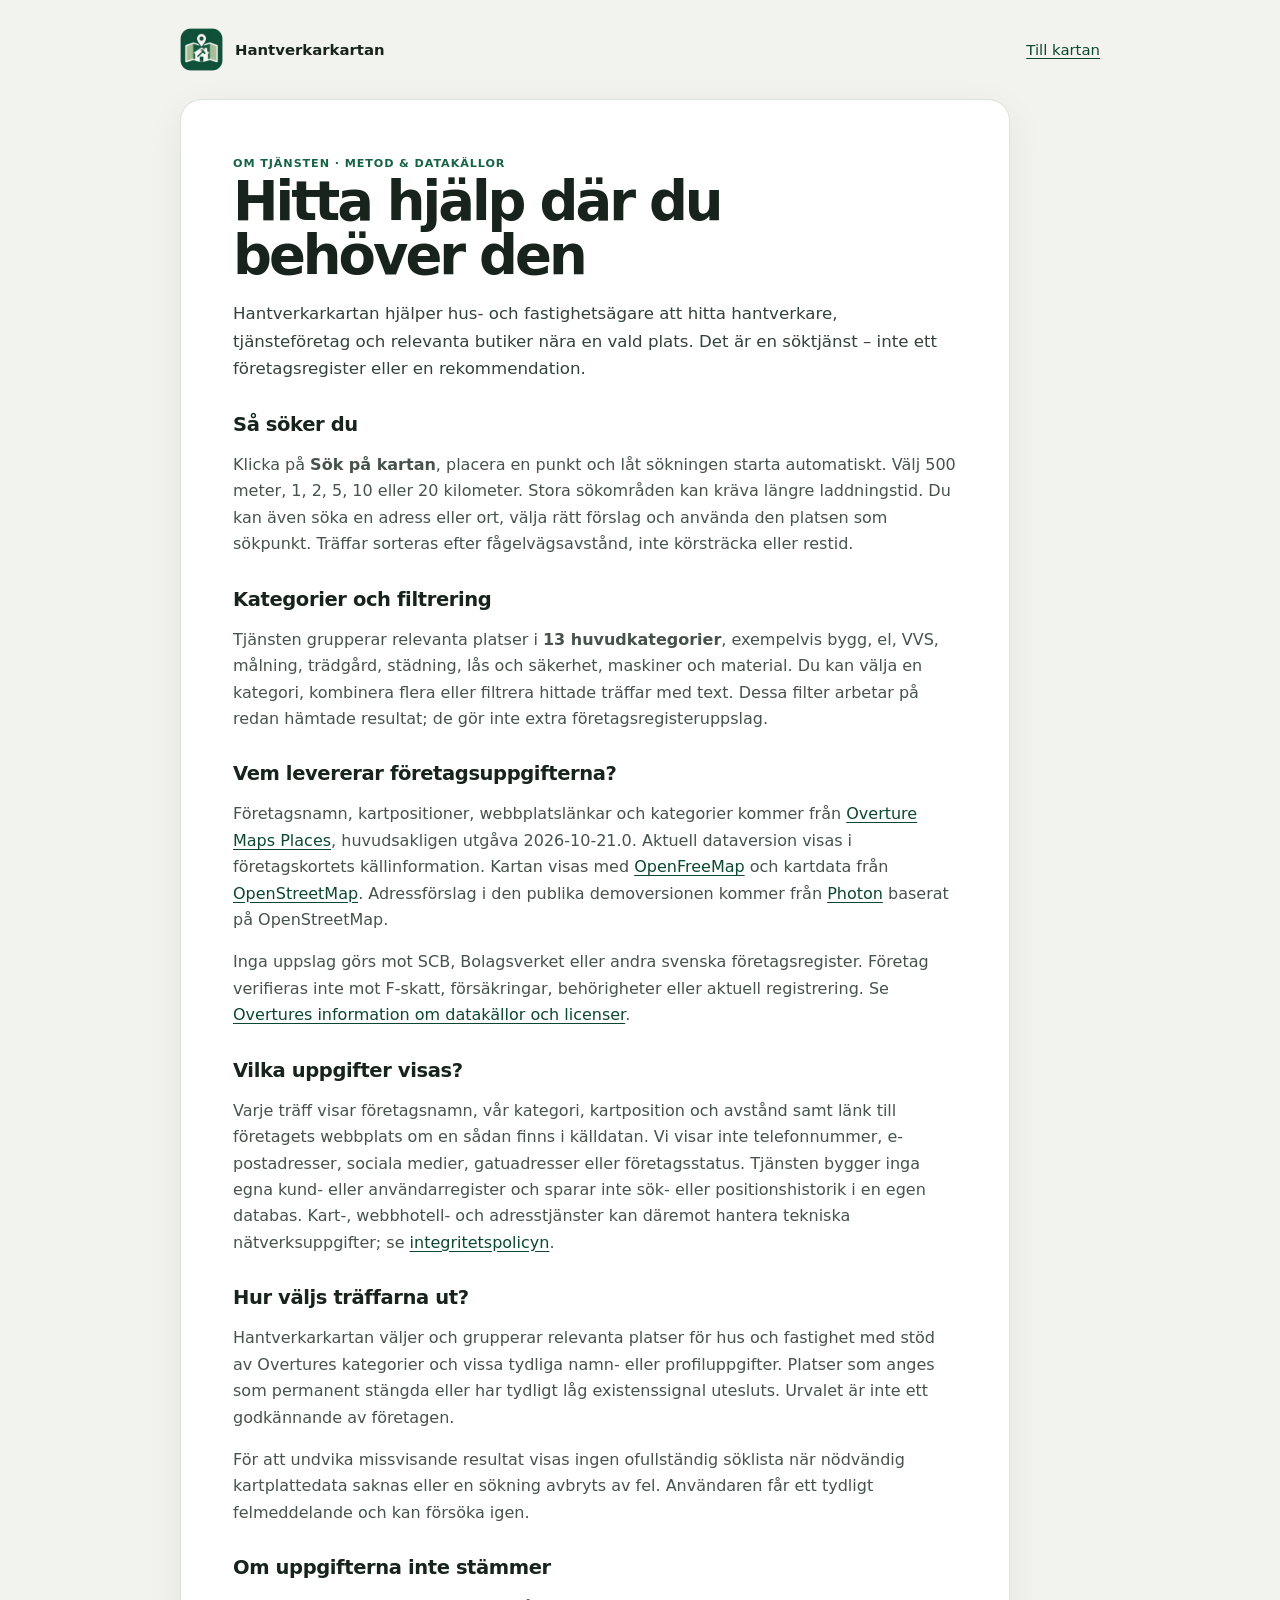
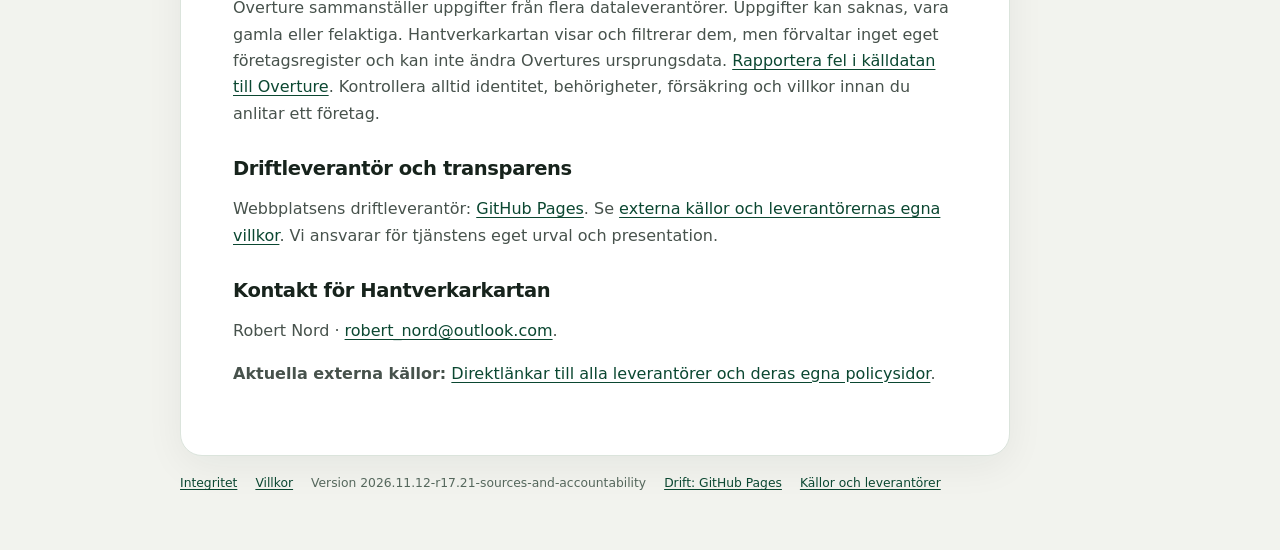
==== commit 7af4a161: "r17.21: direct provider links, privacy notices and source accountability" ====
--- a/about.html
+++ b/about.html
@@ -1,13 +1,17 @@
-<!doctype html><html lang="sv"><head><meta charset="utf-8"><meta name="viewport" content="width=device-width,initial-scale=1"><meta name="description" content="Så fungerar Hantverkarkartan: urval, kategorier, datakällor och begränsningar."><title>Om tjänsten – Hantverkarkartan</title><link rel="icon" type="image/png" sizes="32x32" href="./assets/favicon-32.png"><link rel="stylesheet" href="./assets/styles.css"></head>
-<body class="page"><main class="page-shell"><nav class="page-nav"><a href="./" class="brand"><img class="brand-icon" src="./assets/app-icon-192.png" width="43" height="43" alt=""><span data-app-name>Hantverkarkartan</span></a><a href="./">Till kartan</a></nav>
-<article class="page-card"><span class="eyebrow">Om tjänsten · Metod & datakällor</span><h1>Hitta hjälp där du behöver den</h1>
+<!DOCTYPE html>
+
+<html lang="sv"><head><meta charset="utf-8"/><meta content="width=device-width,initial-scale=1" name="viewport"/><meta content="Så fungerar Hantverkarkartan: urval, kategorier, datakällor och begränsningar." name="description"/><title>Om tjänsten – Hantverkarkartan</title><link href="./assets/favicon-32.png" rel="icon" sizes="32x32" type="image/png"/><link href="./assets/styles.css" rel="stylesheet"/></head>
+<body class="page"><main class="page-shell"><nav class="page-nav"><a class="brand" href="./"><img alt="" class="brand-icon" height="43" src="./assets/app-icon-192.png" width="43"/><span data-app-name="">Hantverkarkartan</span></a><a href="./">Till kartan</a></nav>
+<article class="page-card"><span class="eyebrow">Om tjänsten · Metod &amp; datakällor</span><h1>Hitta hjälp där du behöver den</h1>
 <p class="lead">Hantverkarkartan hjälper hus- och fastighetsägare att hitta hantverkare, tjänsteföretag och relevanta butiker nära en vald plats. Det är en söktjänst – inte ett företagsregister eller en rekommendation.</p>
 <h2>Så söker du</h2><p>Klicka på <strong>Sök på kartan</strong>, placera en punkt och låt sökningen starta automatiskt. Välj 500 meter, 1, 2, 5, 10 eller 20 kilometer. Stora sökområden kan kräva längre laddningstid. Du kan även söka en adress eller ort, välja rätt förslag och använda den platsen som sökpunkt. Träffar sorteras efter fågelvägsavstånd, inte körsträcka eller restid.</p>
 <h2>Kategorier och filtrering</h2><p>Tjänsten grupperar relevanta platser i <strong>13 huvudkategorier</strong>, exempelvis bygg, el, VVS, målning, trädgård, städning, lås och säkerhet, maskiner och material. Du kan välja en kategori, kombinera flera eller filtrera hittade träffar med text. Dessa filter arbetar på redan hämtade resultat; de gör inte extra företagsregisteruppslag.</p>
-<h2>Vem levererar företagsuppgifterna?</h2><p>Företagsnamn, adresser, positioner, kategorier, webbplatser och kontaktuppgifter kommer från <a href="https://docs.overturemaps.org/guides/places/">Overture Maps Places</a>, huvudsakligen utgåva <span data-release></span>. Aktuell dataversion visas i företagskortets källinformation. Kartan visas med <a href="https://openfreemap.org/">OpenFreeMap</a> och kartdata från <a href="https://www.openstreetmap.org/copyright">OpenStreetMap</a>. Adressförslag i den publika demoversionen kommer från <a href="https://github.com/komoot/photon">Photon</a> baserat på OpenStreetMap.</p>
+<h2>Vem levererar företagsuppgifterna?</h2><p>Företagsnamn, kartpositioner, webbplatslänkar och kategorier kommer från <a href="https://docs.overturemaps.org/guides/places/">Overture Maps Places</a>, huvudsakligen utgåva <span data-release=""></span>. Aktuell dataversion visas i företagskortets källinformation. Kartan visas med <a href="https://openfreemap.org/">OpenFreeMap</a> och kartdata från <a href="https://www.openstreetmap.org/copyright">OpenStreetMap</a>. Adressförslag i den publika demoversionen kommer från <a href="https://github.com/komoot/photon">Photon</a> baserat på OpenStreetMap.</p>
 <p>Inga uppslag görs mot SCB, Bolagsverket eller andra svenska företagsregister. Företag verifieras inte mot F-skatt, försäkringar, behörigheter eller aktuell registrering. Se <a href="https://docs.overturemaps.org/attribution/">Overtures information om datakällor och licenser</a>.</p>
+<h2>Vilka uppgifter visas?</h2><p>Varje träff visar företagsnamn, vår kategori, kartposition och avstånd samt länk till företagets webbplats om en sådan finns i källdatan. Vi visar inte telefonnummer, e-postadresser, sociala medier, gatuadresser eller företagsstatus. Tjänsten bygger inga egna kund- eller användarregister och sparar inte sök- eller positionshistorik i en egen databas. Kart-, webbhotell- och adresstjänster kan däremot hantera tekniska nätverksuppgifter; se <a href="./privacy.html">integritetspolicyn</a>.</p>
 <h2>Hur väljs träffarna ut?</h2><p>Hantverkarkartan väljer och grupperar relevanta platser för hus och fastighet med stöd av Overtures kategorier och vissa tydliga namn- eller profiluppgifter. Platser som anges som permanent stängda eller har tydligt låg existenssignal utesluts. Urvalet är inte ett godkännande av företagen.</p>
 <p>För att undvika missvisande resultat visas ingen ofullständig söklista när nödvändig kartplattedata saknas eller en sökning avbryts av fel. Användaren får ett tydligt felmeddelande och kan försöka igen.</p>
 <h2>Om uppgifterna inte stämmer</h2><p>Overture sammanställer uppgifter från flera dataleverantörer. Uppgifter kan saknas, vara gamla eller felaktiga. Hantverkarkartan visar och filtrerar dem, men förvaltar inget eget företagsregister och kan inte ändra Overtures ursprungsdata. <a href="https://docs.overturemaps.org/support/">Rapportera fel i källdatan till Overture</a>. Kontrollera alltid identitet, behörigheter, försäkring och villkor innan du anlitar ett företag. </p>
+<h2>Driftleverantör och transparens</h2><p>Webbplatsens driftleverantör: <a href="https://docs.github.com/en/pages/getting-started-with-github-pages/what-is-github-pages">GitHub Pages</a>. Se <a href="./providers.html">externa källor och leverantörernas egna villkor</a>. Vi ansvarar för tjänstens eget urval och presentation.</p>
 <h2>Kontakt för Hantverkarkartan</h2><p>Robert Nord · <a href="mailto:robert_nord@outlook.com">robert_nord@outlook.com</a>.</p>
-</article><footer class="page-foot"><a href="./privacy.html">Integritet</a><a href="./terms.html">Villkor</a><span>Version <span data-version></span></span></footer></main><script type="module" src="./assets/legal.js"></script></body></html>
+<p><strong>Aktuella externa källor:</strong> <a href="./providers.html">Direktlänkar till alla leverantörer och deras egna policysidor</a>.</p></article><footer class="page-foot"><a href="./privacy.html">Integritet</a><a href="./terms.html">Villkor</a><span>Version <span data-version=""></span></span><a href="https://docs.github.com/en/pages/getting-started-with-github-pages/what-is-github-pages" rel="noopener noreferrer" target="_blank">Drift: GitHub Pages</a> <a href="./providers.html">Källor och leverantörer</a></footer></main><script src="./assets/legal.js?v=source20261112" type="module"></script></body></html>
--- a/assets/styles.css
+++ b/assets/styles.css
@@ -163,11 +163,10 @@
 .results::-webkit-scrollbar-thumb { background: rgba(61, 83, 72, .45); border: 2px solid transparent; border-radius: 999px; background-clip: padding-box; }
 .results::-webkit-scrollbar-thumb:hover { background: rgba(29, 92, 69, .68); background-clip: padding-box; }
 
-/* r10: stora tätortsresultat behöver inte layoutas/målas utanför scrollens viewport. */
-.results > li {
-  content-visibility: auto;
-  contain-intrinsic-size: 58px;
-}
+/* r17.16: Never virtualize individual result cards. Android/Brave can keep
+   them unpainted when toggling categories in a nested scroll container.
+   At most 40 cards are mounted at once, so real DOM layout is inexpensive. */
+.results > li { content-visibility: visible; contain: none; }
 
 /* r15: official company enrichment + diagnostics */
 .official-company-line { border-left: 3px solid #1d5c45; padding-left: 10px; }
@@ -649,7 +648,6 @@
 
   /* The result list is a scrollable area within the one compact panel. */
   .sidebar.has-search .results-section {max-height:none;min-height:0;}
-  .sidebar.has-search .results > li {contain-intrinsic-size:65px;}
   .result-card {padding:9px;min-height:62px;}
   .result-copy strong {font-size:.83rem;}
   .map-instruction {top:54px;}
@@ -762,3 +760,43 @@
   .sidebar .panel-content > .results-section { order: 2; }
   .sidebar .panel-content > .sidebar-footer { order: 3; }
 }
+
+/* r17.16 – reliable category interactions and scroll in mobile bottom sheet. */
+.category-select-all {
+  display: block;
+  width: 100%;
+  min-height: 46px;
+  margin: 10px 0 12px;
+  border: 1.5px solid #8bb99d;
+  border-radius: 11px;
+  background: #e9f5ed;
+  color: #145b3d;
+  font: inherit;
+  font-size: .88rem;
+  font-weight: 780;
+  text-align: center;
+  cursor: pointer;
+  -webkit-tap-highlight-color: transparent;
+}
+.category-select-all:hover { background: #dceee3; }
+.category-select-all:focus-visible { outline: 3px solid #7fae8f; outline-offset: 3px; }
+.category-select-all[hidden] { display: none !important; }
+.category-select-all[data-all-selected="false"] { background: #176346; border-color: #176346; color: #fff; }
+.results > li { contain-intrinsic-size: none !important; }
+@media (max-width:760px) {
+  .sidebar .panel-content { overflow-anchor: none; }
+  .category-select-all { min-height: 51px; font-size: 1rem; margin: 8px 0 11px; }
+  .sidebar.has-search .results-section { flex: 0 0 auto; min-height: 0; height: auto; }
+  .sidebar.has-search .results { flex: 0 0 auto; min-height: 0; height: auto; }
+}
+
+/* r17.17: the mobile bottom sheet is a CLIP container, never a scroll container.
+   overflow:hidden allows programmatic scrolling of the entire sidebar on
+   Android/Chromium when a category label is focused/tapped. That scrolls the
+   header away and leaves a large white blank area although results exist.
+   Only .panel-content is scrollable. */
+@media (max-width: 760px) {
+  .sidebar { overflow: clip; }
+  .sidebar .brand-row { flex: 0 0 auto; }
+  .sidebar .panel-content { flex: 1 1 auto; min-height: 0; overflow-y: auto; }
+}
